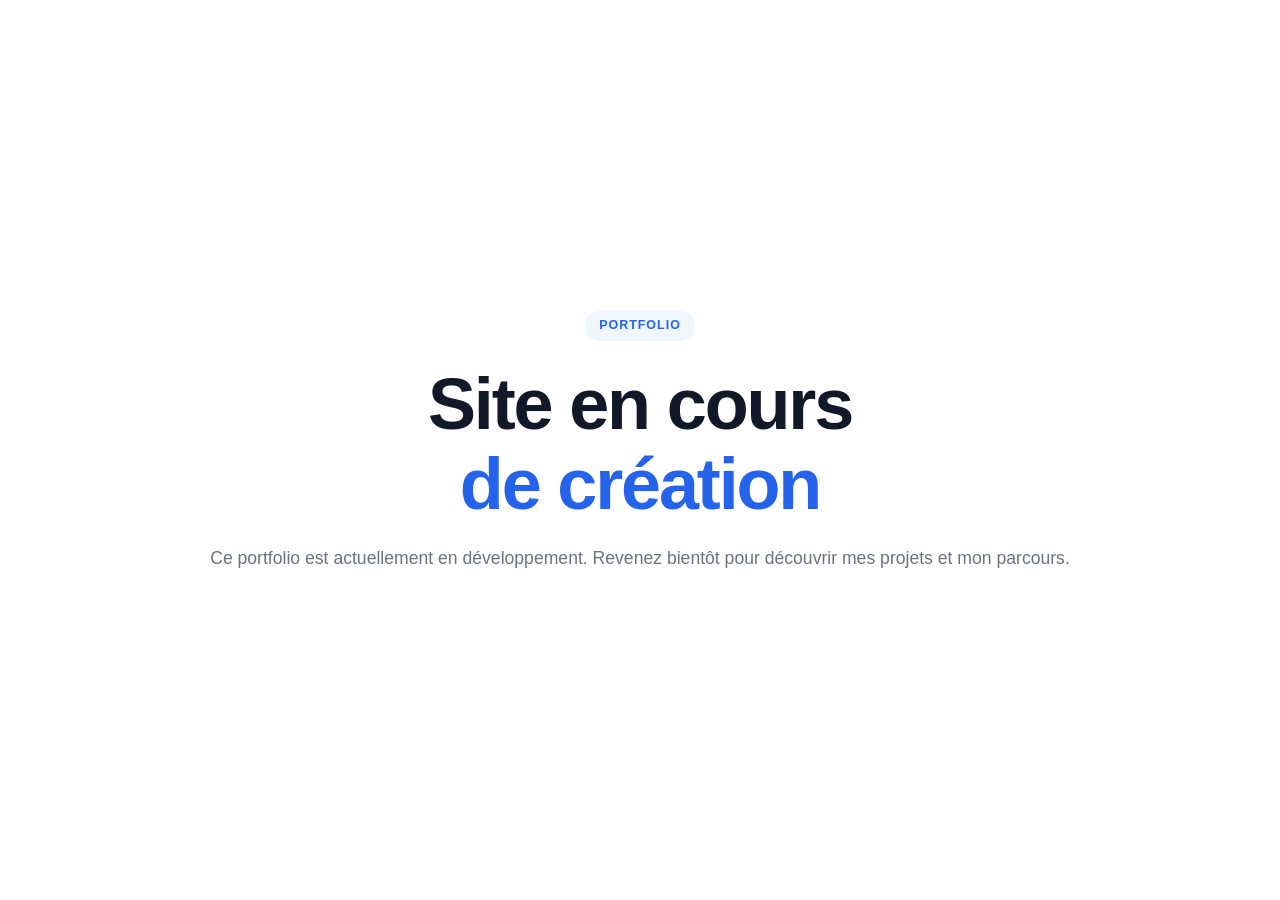
==== index.html @ faea6589 "first commit" ====
<!DOCTYPE html>
<html lang="fr">
<head>
    <meta charset="UTF-8">
    <meta name="viewport" content="width=device-width, initial-scale=1.0">
    <title>Site en construction</title>
    <link rel="stylesheet" href="css/style.css">
</head>
<body>

    
    <section class="hero">
        <div class="hero-inner" style="text-align: center;">
            <span class="hero-tag">Portfolio</span>
            <h1>Site en cours<br><span>de création</span></h1>
            <p class="hero-desc" style="max-width: 100%; margin: 0 auto;">
                Ce portfolio est actuellement en développement. 
                Revenez bientôt pour découvrir mes projets et mon parcours.
            </p>
        </div>
    </section>

        
    <script src="js/script.js"></script>
</body>
</html>
---- css/style.css ----
/* ================================
   VARIABLES
   ================================ */
:root {
    --primary:   #2563eb;
    --text:      #111827;
    --text-muted:#6b7280;
    --bg:        #ffffff;
    --bg-soft:   #f9fafb;
    --border:    #e5e7eb;
    --radius:    8px;
}

/* ================================
   RESET
   ================================ */
*, *::before, *::after { margin: 0; padding: 0; box-sizing: border-box; }
html  { scroll-behavior: smooth; }
body  { font-family: -apple-system, BlinkMacSystemFont, 'Segoe UI', sans-serif;
        background: var(--bg); color: var(--text); line-height: 1.6; }
a     { text-decoration: none; color: inherit; }
ul    { list-style: none; }
img   { max-width: 100%; display: block; }

/* ================================
   NAVBAR
   ================================ */
.navbar {
    position: fixed;
    top: 0; left: 0; right: 0;
    z-index: 100;
    background: rgba(255,255,255,0.97);
    border-bottom: 1px solid var(--border);
}

.nav-inner {
    max-width: 1100px;
    margin: 0 auto;
    padding: 0 2rem;
    height: 64px;
    display: flex;
    align-items: center;
    justify-content: space-between;
}

.logo { font-size: 1rem; font-weight: 700; letter-spacing: -0.02em; color: var(--text); }
.logo span { color: var(--primary); }

.nav-links { display: flex; gap: 2.5rem; }
.nav-links a { font-size: 0.9rem; font-weight: 500; color: var(--text-muted); transition: color 0.2s; }
.nav-links a:hover, .nav-links a.active { color: var(--primary); }

.burger { display: none; flex-direction: column; gap: 5px; cursor: pointer; }
.burger span { width: 22px; height: 2px; background: var(--text); border-radius: 2px; transition: all 0.25s; }
.burger.open span:nth-child(1) { transform: rotate(45deg) translate(5px,5px); }
.burger.open span:nth-child(2) { opacity: 0; }
.burger.open span:nth-child(3) { transform: rotate(-45deg) translate(5px,-5px); }

/* ================================
   LAYOUT
   ================================ */
.container { max-width: 1100px; margin: 0 auto; padding: 0 2rem; }
section { padding: 5rem 0; }

.section-label {
    font-size: 0.78rem; font-weight: 600; letter-spacing: 0.1em;
    text-transform: uppercase; color: var(--primary); margin-bottom: 0.75rem;
}

.section-title {
    font-size: clamp(1.6rem, 3vw, 2.2rem);
    font-weight: 700; letter-spacing: -0.02em;
    color: var(--text); margin-bottom: 1rem;
}

.section-desc {
    color: var(--text-muted); max-width: 560px;
    margin-bottom: 3rem; line-height: 1.7;
}

/* ================================
   PAGE HEADER
   ================================ */
.page-header {
    padding-top: 120px; padding-bottom: 3rem;
    background: var(--bg-soft); border-bottom: 1px solid var(--border);
}
.page-header h1 { font-size: clamp(2rem, 4vw, 3rem); font-weight: 800; letter-spacing: -0.03em; }
.page-header p  { color: var(--text-muted); margin-top: 0.5rem; font-size: 1.05rem; }

/* ================================
   HERO
   ================================ */
.hero { min-height: 100vh; display: flex; align-items: center; padding-top: 64px; }

.hero-inner { max-width: 1100px; margin: 0 auto; padding: 0 2rem; }

.hero-tag {
    display: inline-block; font-size: 0.78rem; font-weight: 600;
    letter-spacing: 0.08em; text-transform: uppercase; color: var(--primary);
    background: #eff6ff; padding: 0.35rem 0.9rem; border-radius: 50px; margin-bottom: 1.5rem;
}

.hero h1 {
    font-size: clamp(2.5rem, 6vw, 4.5rem); font-weight: 800;
    letter-spacing: -0.03em; line-height: 1.1; margin-bottom: 1.25rem;
}
.hero h1 span { color: var(--primary); }

.hero-desc { font-size: 1.1rem; color: var(--text-muted); max-width: 520px; line-height: 1.7; margin-bottom: 2.5rem; }

.hero-meta { display: flex; align-items: center; gap: 2rem; flex-wrap: wrap; }

.hero-badge { font-size: 0.875rem; color: var(--text-muted); display: flex; align-items: center; gap: 0.5rem; }

.dot-green { width: 8px; height: 8px; background: #22c55e; border-radius: 50%; display: inline-block; }

.hero-links { display: flex; gap: 0.75rem; flex-wrap: wrap; }

.btn { display: inline-block; padding: 0.65rem 1.5rem; border-radius: var(--radius); font-size: 0.9rem; font-weight: 600; border: 1px solid transparent; transition: background 0.2s, color 0.2s, border-color 0.2s; }
.btn-primary { background: var(--primary); color: #fff; }
.btn-primary:hover { background: #1d4ed8; }
.btn-outline { background: transparent; color: var(--text); border-color: var(--border); }
.btn-outline:hover { border-color: var(--primary); color: var(--primary); }

/* ================================
   ABOUT (accueil)
   ================================ */
.about { background: var(--bg-soft); }
.about-grid { display: grid; grid-template-columns: 1fr 1fr; gap: 4rem; align-items: start; }
.about-text p { color: var(--text-muted); margin-bottom: 1.25rem; line-height: 1.8; }
.about-text strong { color: var(--text); font-weight: 600; }

.skills-list { display: flex; flex-wrap: wrap; gap: 0.5rem; margin-top: 1.5rem; }

.skill-pill {
    font-size: 0.8rem; font-weight: 500; color: var(--text);
    background: var(--bg); border: 1px solid var(--border);
    border-radius: 50px; padding: 0.35rem 0.85rem;
    transition: border-color 0.2s, color 0.2s;
}
.skill-pill:hover { border-color: var(--primary); color: var(--primary); }

.about-cards { display: flex; flex-direction: column; gap: 1rem; }

.info-card { background: var(--bg); border: 1px solid var(--border); border-radius: var(--radius); padding: 1.25rem 1.5rem; transition: border-color 0.2s; }
.info-card:hover { border-color: var(--primary); }
.info-card-label { font-size: 0.72rem; font-weight: 600; letter-spacing: 0.08em; text-transform: uppercase; color: var(--text-muted); margin-bottom: 0.3rem; }
.info-card-value { font-size: 1rem; font-weight: 700; color: var(--text); }

/* ================================
   NAV CARDS (accueil)
   ================================ */
.nav-cards-grid { display: grid; grid-template-columns: repeat(3, 1fr); gap: 1.5rem; }

.nav-card { display: block; background: var(--bg); border: 1px solid var(--border); border-radius: var(--radius); padding: 1.75rem; transition: border-color 0.2s, box-shadow 0.2s; }
.nav-card:hover { border-color: var(--primary); box-shadow: 0 4px 16px rgba(37,99,235,0.08); }
.nav-card h3 { font-size: 1rem; font-weight: 700; margin-bottom: 0.5rem; color: var(--text); }
.nav-card p  { font-size: 0.875rem; color: var(--text-muted); margin-bottom: 1.25rem; line-height: 1.6; }
.nav-card-arrow { font-size: 0.875rem; color: var(--primary); font-weight: 600; display: inline-block; transition: transform 0.2s; }
.nav-card:hover .nav-card-arrow { transform: translateX(4px); }

/* ================================
   PROJECTS
   ================================ */
.filters { display: flex; gap: 0.75rem; flex-wrap: wrap; margin-bottom: 2.5rem; }

.filter-btn {
    font-size: 0.875rem; font-weight: 500; color: var(--text-muted);
    background: var(--bg); border: 1px solid var(--border);
    border-radius: 50px; padding: 0.45rem 1.1rem; cursor: pointer; transition: all 0.2s;
}
.filter-btn:hover, .filter-btn.active { background: var(--primary); border-color: var(--primary); color: #fff; }

.projects-grid { display: grid; grid-template-columns: repeat(auto-fill, minmax(320px, 1fr)); gap: 1.5rem; }

.project-card {
    background: var(--bg); border: 1px solid var(--border);
    border-radius: var(--radius); padding: 1.75rem;
    display: flex; flex-direction: column; gap: 0.75rem;
    transition: border-color 0.2s, box-shadow 0.2s;
}
.project-card:hover { border-color: var(--primary); box-shadow: 0 4px 16px rgba(37,99,235,0.08); }
.project-card.hidden { display: none; }

.project-top { display: flex; justify-content: space-between; align-items: flex-start; gap: 1rem; }
.project-card h3 { font-size: 0.95rem; font-weight: 700; color: var(--text); }
.github-link { color: var(--text-muted); transition: color 0.2s; flex-shrink: 0; }
.github-link:hover { color: var(--primary); }
.project-card p { font-size: 0.875rem; color: var(--text-muted); line-height: 1.6; }

.tech-list { display: flex; flex-wrap: wrap; gap: 0.4rem; margin-top: auto; }
.tech-pill { font-size: 0.72rem; font-weight: 500; color: var(--text-muted); background: var(--bg-soft); border: 1px solid var(--border); border-radius: 4px; padding: 0.2rem 0.6rem; }

.year-block { margin-bottom: 3rem; }
.year-block:last-child { margin-bottom: 0; }
.year-label { font-size: 0.78rem; font-weight: 700; letter-spacing: 0.08em; text-transform: uppercase; color: var(--text-muted); margin-bottom: 1.25rem; padding-bottom: 0.75rem; border-bottom: 1px solid var(--border); }

/* ================================
   COMPANY
   ================================ */
.company-grid { display: grid; grid-template-columns: 2fr 1fr; gap: 4rem; align-items: start; }
.company-grid h2 { font-size: 1.5rem; font-weight: 700; margin-bottom: 1rem; letter-spacing: -0.02em; }
.company-grid p { color: var(--text-muted); line-height: 1.8; margin-bottom: 1rem; }

.company-stats { display: flex; gap: 2.5rem; margin-top: 2rem; padding-top: 2rem; border-top: 1px solid var(--border); }
.stat dt { font-size: 0.72rem; font-weight: 600; letter-spacing: 0.08em; text-transform: uppercase; color: var(--text-muted); margin-bottom: 0.25rem; }
.stat dd { font-size: 1.75rem; font-weight: 800; color: var(--primary); letter-spacing: -0.02em; }

.company-aside h3 { font-size: 0.78rem; font-weight: 700; letter-spacing: 0.08em; text-transform: uppercase; color: var(--text-muted); margin-bottom: 1rem; }
.sector-list li { padding: 0.75rem 0; border-bottom: 1px solid var(--border); font-size: 0.9rem; color: var(--text); font-weight: 500; }
.sector-list li:last-child { border-bottom: none; }

.role-block { background: var(--bg-soft); border: 1px solid var(--border); border-radius: var(--radius); padding: 2rem; }
.role-header { display: flex; justify-content: space-between; align-items: center; margin-bottom: 1rem; flex-wrap: wrap; gap: 0.5rem; }
.role-header h3 { font-size: 1.05rem; font-weight: 700; }
.role-date { font-size: 0.78rem; font-weight: 600; color: var(--text-muted); background: var(--bg); border: 1px solid var(--border); border-radius: 50px; padding: 0.3rem 0.85rem; }
.role-block p { color: var(--text-muted); line-height: 1.8; margin-bottom: 1.5rem; }
.role-list li { font-size: 0.9rem; color: var(--text-muted); padding: 0.4rem 0; padding-left: 1rem; position: relative; }
.role-list li::before { content: ''; width: 4px; height: 4px; background: var(--primary); border-radius: 50%; position: absolute; left: 0; top: 0.7rem; }

.missions-list { display: flex; flex-direction: column; gap: 1.5rem; }
.mission-card { background: var(--bg); border: 1px solid var(--border); border-left: 3px solid var(--primary); border-radius: var(--radius); padding: 1.75rem; transition: box-shadow 0.2s; }
.mission-card:hover { box-shadow: 0 4px 16px rgba(0,0,0,0.06); }
.mission-card time { font-size: 0.78rem; font-weight: 600; color: var(--primary); display: block; margin-bottom: 0.5rem; }
.mission-card h3 { font-size: 1rem; font-weight: 700; margin-bottom: 0.75rem; }
.mission-card p { font-size: 0.875rem; color: var(--text-muted); line-height: 1.7; margin-bottom: 1rem; }
.mission-card ul { margin-bottom: 1.25rem; }
.mission-card ul li { font-size: 0.875rem; color: var(--text-muted); padding: 0.3rem 0; padding-left: 1rem; position: relative; }
.mission-card ul li::before { content: ''; width: 4px; height: 4px; background: #22c55e; border-radius: 50%; position: absolute; left: 0; top: 0.65rem; }

.skills-grid { display: grid; grid-template-columns: repeat(auto-fit, minmax(300px, 1fr)); gap: 1.5rem; }
.skill-block { background: var(--bg); border: 1px solid var(--border); border-radius: var(--radius); padding: 1.75rem; }
.skill-block h3 { font-size: 0.78rem; font-weight: 700; text-transform: uppercase; letter-spacing: 0.06em; color: var(--text-muted); margin-bottom: 1.5rem; }
.skill-item { margin-bottom: 1.1rem; }
.skill-row { display: flex; justify-content: space-between; margin-bottom: 0.4rem; }
.skill-row span:first-child { font-size: 0.875rem; font-weight: 500; color: var(--text); }
.skill-row span:last-child  { font-size: 0.8rem; color: var(--text-muted); }
.bar-bg { height: 4px; background: var(--bg-soft); border-radius: 2px; overflow: hidden; }
.bar-fill { height: 100%; background: var(--primary); border-radius: 2px; }

/* ================================
   VEILLE
   ================================ */
.veille-intro p { color: var(--text-muted); max-width: 680px; line-height: 1.8; margin-bottom: 1rem; }

.themes-grid { display: grid; grid-template-columns: repeat(auto-fit, minmax(260px, 1fr)); gap: 1.5rem; }
.theme-card { background: var(--bg); border: 1px solid var(--border); border-radius: var(--radius); padding: 1.75rem; transition: border-color 0.2s; }
.theme-card:hover { border-color: var(--primary); }
.theme-card h3 { font-size: 1rem; font-weight: 700; margin-bottom: 0.75rem; }
.theme-card p  { font-size: 0.875rem; color: var(--text-muted); line-height: 1.6; margin-bottom: 1.25rem; }
.tag-list { display: flex; flex-wrap: wrap; gap: 0.4rem; }
.tag { font-size: 0.72rem; font-weight: 500; color: var(--text-muted); background: var(--bg-soft); border: 1px solid var(--border); border-radius: 4px; padding: 0.2rem 0.6rem; }

.articles-list { display: flex; flex-direction: column; border: 1px solid var(--border); border-radius: var(--radius); overflow: hidden; }
.article-card { background: var(--bg); padding: 1.75rem; display: grid; grid-template-columns: 1fr auto; gap: 1rem 2rem; align-items: start; transition: background 0.15s; border-bottom: 1px solid var(--border); }
.article-card:last-child { border-bottom: none; }
.article-card:hover { background: var(--bg-soft); }
.article-card.hidden { display: none; }
.article-cat { font-size: 0.72rem; font-weight: 700; letter-spacing: 0.06em; text-transform: uppercase; margin-bottom: 0.4rem; }
.article-cat.ai       { color: #8b5cf6; }
.article-cat.security { color: #ef4444; }
.article-cat.web      { color: #2563eb; }
.article-cat.cloud    { color: #10b981; }
.article-card h3 { font-size: 0.95rem; font-weight: 700; margin-bottom: 0.5rem; color: var(--text); }
.article-card p  { font-size: 0.875rem; color: var(--text-muted); line-height: 1.6; }
.article-meta { text-align: right; }
.article-date { font-size: 0.78rem; color: var(--text-muted); white-space: nowrap; }
.article-link { display: inline-block; margin-top: 0.5rem; font-size: 0.8rem; font-weight: 600; color: var(--primary); }
.article-link:hover { text-decoration: underline; }

.sources-grid { display: grid; grid-template-columns: repeat(auto-fit, minmax(200px, 1fr)); gap: 2rem; }
.source-block h3 { font-size: 0.78rem; font-weight: 700; text-transform: uppercase; letter-spacing: 0.08em; color: var(--text-muted); margin-bottom: 1rem; padding-bottom: 0.75rem; border-bottom: 1px solid var(--border); }
.source-block li { font-size: 0.875rem; color: var(--text-muted); padding: 0.4rem 0; border-bottom: 1px solid var(--border); transition: color 0.2s; }
.source-block li:last-child { border-bottom: none; }
.source-block li:hover { color: var(--text); }

/* ================================
   FOOTER
   ================================ */
.footer { background: var(--bg-soft); border-top: 1px solid var(--border); padding: 2rem 0; }
.footer-inner { max-width: 1100px; margin: 0 auto; padding: 0 2rem; display: flex; justify-content: space-between; align-items: center; }
.footer p { font-size: 0.875rem; color: var(--text-muted); }
.footer-links { display: flex; gap: 1.5rem; }
.footer-links a { font-size: 0.875rem; font-weight: 500; color: var(--text-muted); transition: color 0.2s; }
.footer-links a:hover { color: var(--primary); }

/* ================================
   RESPONSIVE
   ================================ */
@media (max-width: 900px) {
    .about-grid, .company-grid { grid-template-columns: 1fr; gap: 2.5rem; }
    .nav-cards-grid { grid-template-columns: 1fr 1fr; }
}

@media (max-width: 768px) {
    .nav-links { display: none; position: fixed; top: 64px; left: 0; right: 0; background: var(--bg); border-bottom: 1px solid var(--border); padding: 1.5rem 2rem; flex-direction: column; gap: 1.25rem; }
    .nav-links.open { display: flex; }
    .burger { display: flex; }
    .nav-cards-grid { grid-template-columns: 1fr; }
    .article-card { grid-template-columns: 1fr; }
    .article-meta { text-align: left; }
    .footer-inner { flex-direction: column; gap: 1rem; text-align: center; }
}

@media (max-width: 520px) {
    .container { padding: 0 1.25rem; }
    section { padding: 3.5rem 0; }
    .company-stats { flex-wrap: wrap; gap: 1.5rem; }
    .projects-grid { grid-template-columns: 1fr; }
}

/* ================================
   PAGE CV
   ================================ */

/* Barre d'actions au-dessus du CV */
.cv-actions {
    background: var(--bg-soft);
    border-bottom: 1px solid var(--border);
    padding-top: 80px;
}

.cv-actions-inner {
    display: flex;
    align-items: center;
    justify-content: space-between;
    padding: 1rem 0;
}

.cv-actions-label {
    font-size: 0.875rem;
    color: var(--text-muted);
    font-weight: 500;
}

/* Zone d'affichage du CV */
.cv-page {
    background: #e5e7eb;
    padding: 2.5rem 1rem;
    min-height: 100vh;
}

/* La feuille A4 */
.cv-wrap {
    background: #ffffff;
    max-width: 860px;
    margin: 0 auto;
    padding: 3rem 3.5rem;
    border: 1px solid var(--border);
    box-shadow: 0 4px 24px rgba(0,0,0,0.08);
}

/* En-tête du CV */
.cv-header {
    display: flex;
    justify-content: space-between;
    align-items: flex-start;
    gap: 2rem;
    margin-bottom: 1.75rem;
}

.cv-name {
    font-size: 2rem;
    font-weight: 800;
    letter-spacing: -0.03em;
    color: var(--text);
    margin-bottom: 0.25rem;
}

.cv-title {
    font-size: 1rem;
    color: var(--primary);
    font-weight: 500;
}

.cv-header-right {
    text-align: right;
    font-size: 0.875rem;
    color: var(--text-muted);
    line-height: 1.8;
}

.cv-divider {
    border: none;
    border-top: 2px solid var(--text);
    margin-bottom: 2rem;
}

/* Corps : 2 colonnes */
.cv-body {
    display: grid;
    grid-template-columns: 1fr 220px;
    gap: 3rem;
}

/* Sections */
.cv-section {
    margin-bottom: 2rem;
}

.cv-section-title {
    font-size: 0.72rem;
    font-weight: 700;
    letter-spacing: 0.1em;
    text-transform: uppercase;
    color: var(--text-muted);
    margin-bottom: 1rem;
    padding-bottom: 0.5rem;
    border-bottom: 1px solid var(--border);
}

/* Entrées (expérience, formation) */
.cv-entry {
    margin-bottom: 1.5rem;
}

.cv-entry:last-child { margin-bottom: 0; }

.cv-entry-header {
    display: flex;
    justify-content: space-between;
    align-items: flex-start;
    gap: 1rem;
    margin-bottom: 0.5rem;
}

.cv-entry-title {
    font-size: 0.9rem;
    font-weight: 700;
    color: var(--text);
}

.cv-entry-sub {
    font-size: 0.825rem;
    color: var(--text-muted);
    margin-top: 0.1rem;
}

.cv-entry-date {
    font-size: 0.78rem;
    color: var(--text-muted);
    white-space: nowrap;
    font-weight: 500;
    flex-shrink: 0;
}

.cv-entry-desc {
    font-size: 0.825rem;
    color: var(--text-muted);
}

.cv-list {
    list-style: none;
    margin: 0;
}

.cv-list li {
    font-size: 0.825rem;
    color: var(--text-muted);
    padding: 0.2rem 0;
    padding-left: 0.9rem;
    position: relative;
}

.cv-list li::before {
    content: '';
    width: 3px; height: 3px;
    background: var(--primary);
    border-radius: 50%;
    position: absolute;
    left: 0; top: 0.55rem;
}

/* Colonne secondaire */
.cv-aside-label {
    font-size: 0.72rem;
    font-weight: 600;
    color: var(--text-muted);
    margin-bottom: 0.5rem;
    margin-top: 1rem;
}

.cv-aside-label:first-of-type { margin-top: 0; }

.cv-tags {
    list-style: none;
    display: flex;
    flex-wrap: wrap;
    gap: 0.35rem;
    margin-bottom: 0.5rem;
}

.cv-tags li {
    font-size: 0.75rem;
    font-weight: 500;
    color: var(--text);
    background: var(--bg-soft);
    border: 1px solid var(--border);
    border-radius: 4px;
    padding: 0.2rem 0.55rem;
}

/* Langues */
.cv-lang-list {
    list-style: none;
}

.cv-lang-list li {
    display: flex;
    justify-content: space-between;
    align-items: center;
    padding: 0.4rem 0;
    border-bottom: 1px solid var(--border);
    font-size: 0.875rem;
    color: var(--text);
}

.cv-lang-list li:last-child { border-bottom: none; }

.cv-lang-level {
    font-size: 0.78rem;
    color: var(--text-muted);
    font-weight: 500;
}

/* Intérêts */
.cv-interest-list {
    list-style: none;
}

.cv-interest-list li {
    font-size: 0.875rem;
    color: var(--text-muted);
    padding: 0.3rem 0;
    border-bottom: 1px solid var(--border);
}

.cv-interest-list li:last-child { border-bottom: none; }

/* ================================
   IMPRESSION / EXPORT PDF
   ================================ */
@media print {
    /* Masquer tout ce qui ne fait pas partie du CV */
    .no-print { display: none !important; }

    /* Fond blanc, pas de marges navigateur */
    body { background: white; }

    .cv-page {
        background: white;
        padding: 0;
        min-height: unset;
    }

    /* La feuille prend toute la page */
    .cv-wrap {
        max-width: 100%;
        margin: 0;
        padding: 1.5cm 2cm;
        border: none;
        box-shadow: none;
    }

    /* Eviter les coupures de page dans les entrées */
    .cv-entry { page-break-inside: avoid; }
    .cv-section { page-break-inside: avoid; }
}
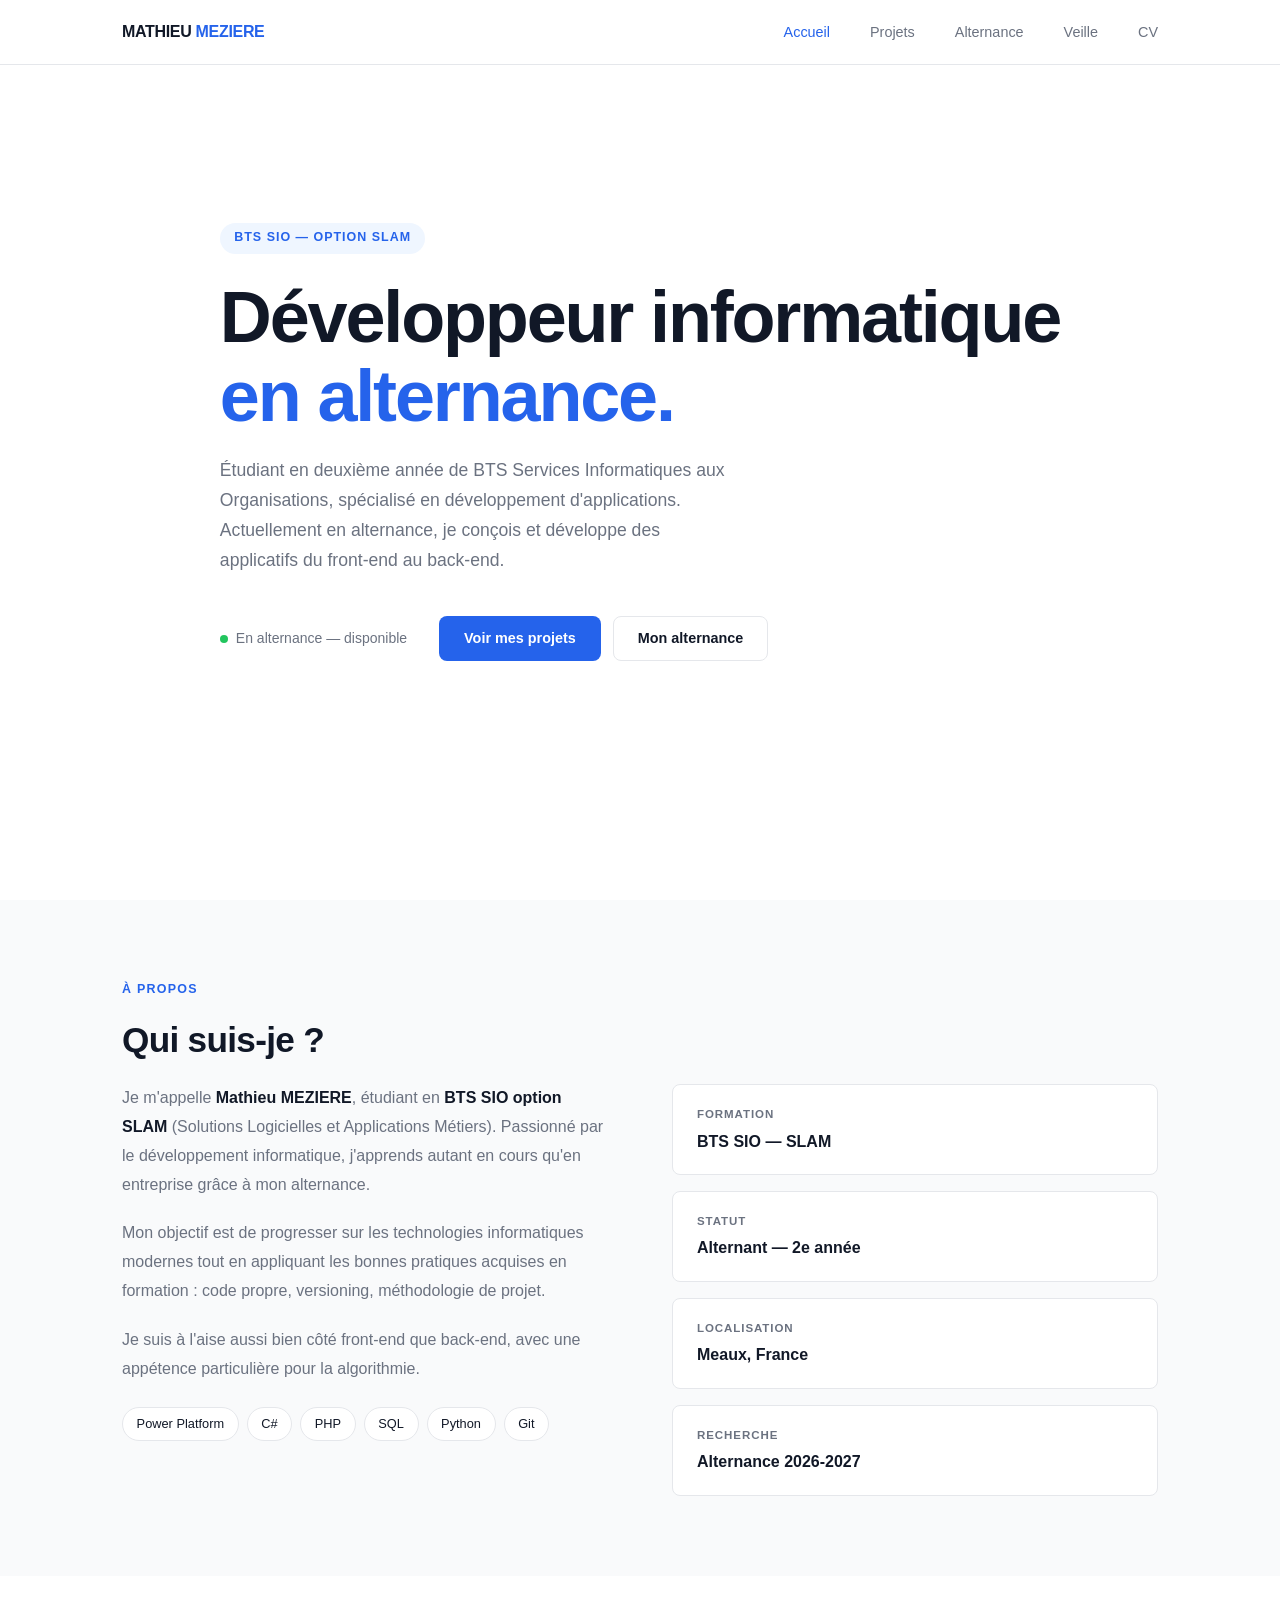
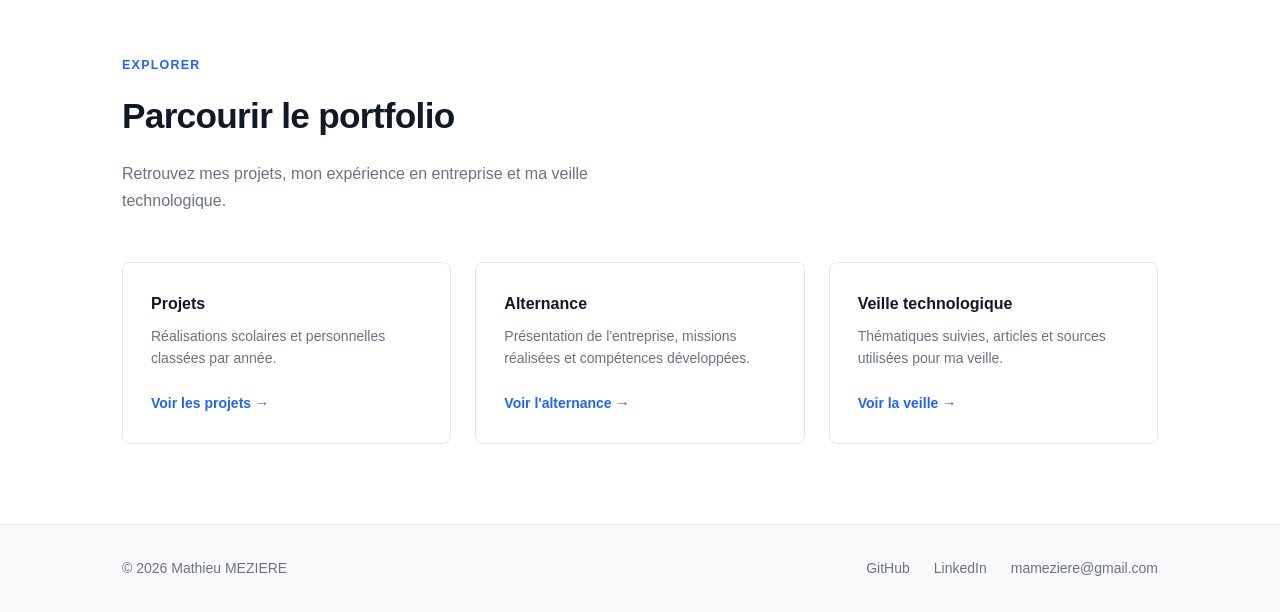
==== commit d212ed74: "changed name for index" ====
--- a/index.html
+++ b/index.html
@@ -3,24 +3,134 @@
 <head>
     <meta charset="UTF-8">
     <meta name="viewport" content="width=device-width, initial-scale=1.0">
-    <title>Site en construction</title>
+    <title>Mathieu MEZIERE — Portfolio</title>
     <link rel="stylesheet" href="css/style.css">
 </head>
 <body>
 
     
+    <nav class="navbar">
+        <div class="nav-inner">
+            <a href="index.html"><span class="logo"> MATHIEU <span> MEZIERE </span></span></a>
+            <ul class="nav-links">
+                <li><a href="index.html" class="active">Accueil</a></li>
+                <li><a href="projects.html">Projets</a></li>
+                <li><a href="company.html">Alternance</a></li>
+                <li><a href="veille.html">Veille</a></li>
+                <li><a href="cv.html">CV</a></li>
+            </ul>
+            <div class="burger">
+                <span></span><span></span><span></span>
+            </div>
+        </div>
+    </nav>
+
+    <!-- HERO -->
     <section class="hero">
-        <div class="hero-inner" style="text-align: center;">
-            <span class="hero-tag">Portfolio</span>
-            <h1>Site en cours<br><span>de création</span></h1>
-            <p class="hero-desc" style="max-width: 100%; margin: 0 auto;">
-                Ce portfolio est actuellement en développement. 
-                Revenez bientôt pour découvrir mes projets et mon parcours.
+        <div class="hero-inner">
+            <span class="hero-tag">BTS SIO — Option SLAM</span>
+            <h1>Développeur informatique<br><span>en alternance.</span></h1>
+            <p class="hero-desc">
+                Étudiant en deuxième année de BTS Services Informatiques aux Organisations,
+                spécialisé en développement d'applications. Actuellement en alternance,
+                je conçois et développe des applicatifs du front-end au back-end.
             </p>
+            <div class="hero-meta">
+                <span class="hero-badge">
+                    <span class="dot-green"></span>
+                    En alternance — disponible
+                </span>
+                <div class="hero-links">
+                    <a href="projects.html" class="btn btn-primary">Voir mes projets</a>
+                    <a href="company.html" class="btn btn-outline">Mon alternance</a>
+                </div>
+            </div>
         </div>
     </section>
 
-        
-    <script src="js/script.js"></script>
-</body>
-</html>
+    <!-- À PROPOS -->
+    <section class="about">
+        <div class="container">
+            <p class="section-label">À propos</p>
+            <h2 class="section-title">Qui suis-je ?</h2>
+            <div class="about-grid">
+                <div class="about-text">
+                    <p>
+                        Je m'appelle <strong>Mathieu MEZIERE</strong>, étudiant en <strong>BTS SIO option SLAM</strong>
+                        (Solutions Logicielles et Applications Métiers). Passionné par le développement informatique,
+                        j'apprends autant en cours qu'en entreprise grâce à mon alternance.
+                    </p>
+                    <p>
+                        Mon objectif est de progresser sur les technologies informatiques modernes tout en appliquant
+                        les bonnes pratiques acquises en formation : code propre, versioning, méthodologie de projet.
+                    </p>
+                    <p>
+                        Je suis à l'aise aussi bien côté front-end que back-end, avec une appétence
+                        particulière pour la algorithmie.
+                    </p>
+                    <div class="skills-list">
+                        <span class="skill-pill">Power Platform</span>
+                        <span class="skill-pill">C#</span>
+                        <span class="skill-pill">PHP</span>
+                        <span class="skill-pill">SQL</span>
+                        <span class="skill-pill">Python</span>
+                        <span class="skill-pill">Git</span>
+                    </div>
+                </div>
+                <div class="about-cards">
+                    <div class="info-card">
+                        <p class="info-card-label">Formation</p>
+                        <p class="info-card-value">BTS SIO — SLAM</p>
+                    </div>
+                    <div class="info-card">
+                        <p class="info-card-label">Statut</p>
+                        <p class="info-card-value">Alternant — 2e année</p>
+                    </div>
+                    <div class="info-card">
+                        <p class="info-card-label">Localisation</p>
+                        <p class="info-card-value">Meaux, France</p>
+                    </div>
+                    <div class="info-card">
+                        <p class="info-card-label">Recherche</p>
+                        <p class="info-card-value">Alternance 2026-2027</p>
+                    </div>
+                </div>
+            </div>
+        </div>
+    </section>
+
+    <!-- EXPLORER -->
+    <section>
+        <div class="container">
+            <p class="section-label">Explorer</p>
+            <h2 class="section-title">Parcourir le portfolio</h2>
+            <p class="section-desc">Retrouvez mes projets, mon expérience en entreprise et ma veille technologique.</p>
+            <div class="nav-cards-grid">
+                <a href="projects.html" class="nav-card">
+                    <h3>Projets</h3>
+                    <p>Réalisations scolaires et personnelles classées par année.</p>
+                    <span class="nav-card-arrow">Voir les projets &rarr;</span>
+                </a>
+                <a href="company.html" class="nav-card">
+                    <h3>Alternance</h3>
+                    <p>Présentation de l'entreprise, missions réalisées et compétences développées.</p>
+                    <span class="nav-card-arrow">Voir l'alternance &rarr;</span>
+                </a>
+                <a href="veille.html" class="nav-card">
+                    <h3>Veille technologique</h3>
+                    <p>Thématiques suivies, articles et sources utilisées pour ma veille.</p>
+                    <span class="nav-card-arrow">Voir la veille &rarr;</span>
+                </a>
+            </div>
+        </div>
+    </section>
+
+    <!-- FOOTER -->
+    <footer class="footer">
+        <div class="footer-inner">
+            <p>&copy; 2026 Mathieu MEZIERE</p>
+            <div class="footer-links">
+                <a href="https://github.com/MathieuMeziere" target="_blank" rel="noopener noreferrer">GitHub</a>
+                <a href="https://linkedin.com/in/meziere-mathieu" target="_blank" rel="noopener noreferrer">LinkedIn</a>
+                <a href="mailto:mameziere@gmail.com">mameziere@gmail.com</a>
+            </div>
--- a/css/style.css
+++ b/css/style.css
@@ -186,7 +186,7 @@
 .project-top { display: flex; justify-content: space-between; align-items: flex-start; gap: 1rem; }
 .project-card h3 { font-size: 0.95rem; font-weight: 700; color: var(--text); }
 .github-link { color: var(--text-muted); transition: color 0.2s; flex-shrink: 0; }
-.github-link:hover { color: var(--primary); }
+.github-link:hover { color: var(--primary); } 
 .project-card p { font-size: 0.875rem; color: var(--text-muted); line-height: 1.6; }
 
 .tech-list { display: flex; flex-wrap: wrap; gap: 0.4rem; margin-top: auto; }
@@ -567,3 +567,99 @@
     .cv-entry { page-break-inside: avoid; }
     .cv-section { page-break-inside: avoid; }
 }
+
+/* ================================
+   PAGE CV - VISUALISEUR PDF
+   ================================ */
+.cv-viewer-section {
+    background: var(--bg-soft);
+}
+
+.cv-download-bar {
+    background: var(--bg);
+    border: 1px solid var(--border);
+    border-radius: var(--radius);
+    padding: 1.5rem;
+    margin-bottom: 2rem;
+    display: flex;
+    justify-content: space-between;
+    align-items: center;
+    gap: 1.5rem;
+    flex-wrap: wrap;
+}
+
+.cv-download-bar p {
+    color: var(--text-muted);
+    font-size: 0.95rem;
+}
+
+.pdf-viewer {
+    background: var(--bg);
+    border: 1px solid var(--border);
+    border-radius: var(--radius);
+    overflow: hidden;
+    position: relative;
+}
+
+.pdf-viewer embed {
+    display: block;
+    border: none;
+}
+
+.pdf-fallback {
+    display: none;
+    padding: 3rem;
+    text-align: center;
+    color: var(--text-muted);
+}
+
+.pdf-fallback a {
+    color: var(--primary);
+    font-weight: 600;
+}
+
+.pdf-fallback a:hover {
+    text-decoration: underline;
+}
+
+/* Si le PDF ne charge pas */
+.pdf-viewer embed:not([src]) + .pdf-fallback {
+    display: block;
+}
+
+@media (max-width: 768px) {
+    .cv-download-bar {
+        flex-direction: column;
+        text-align: center;
+    }
+    
+    .pdf-viewer embed {
+        height: 600px;
+    }
+}
+
+/* Liste à puces pour la section veille intro */
+.veille-intro-list {
+    list-style: none;
+    margin-top: 1.5rem;
+}
+
+.veille-intro-list li {
+    font-size: 0.95rem;
+    color: var(--text-muted);
+    padding: 0.5rem 0;
+    padding-left: 1.5rem;
+    position: relative;
+    line-height: 1.6;
+}
+
+.veille-intro-list li::before {
+    content: '';
+    width: 6px;
+    height: 6px;
+    background: var(--primary);
+    border-radius: 50%;
+    position: absolute;
+    left: 0;
+    top: 0.9rem;
+}
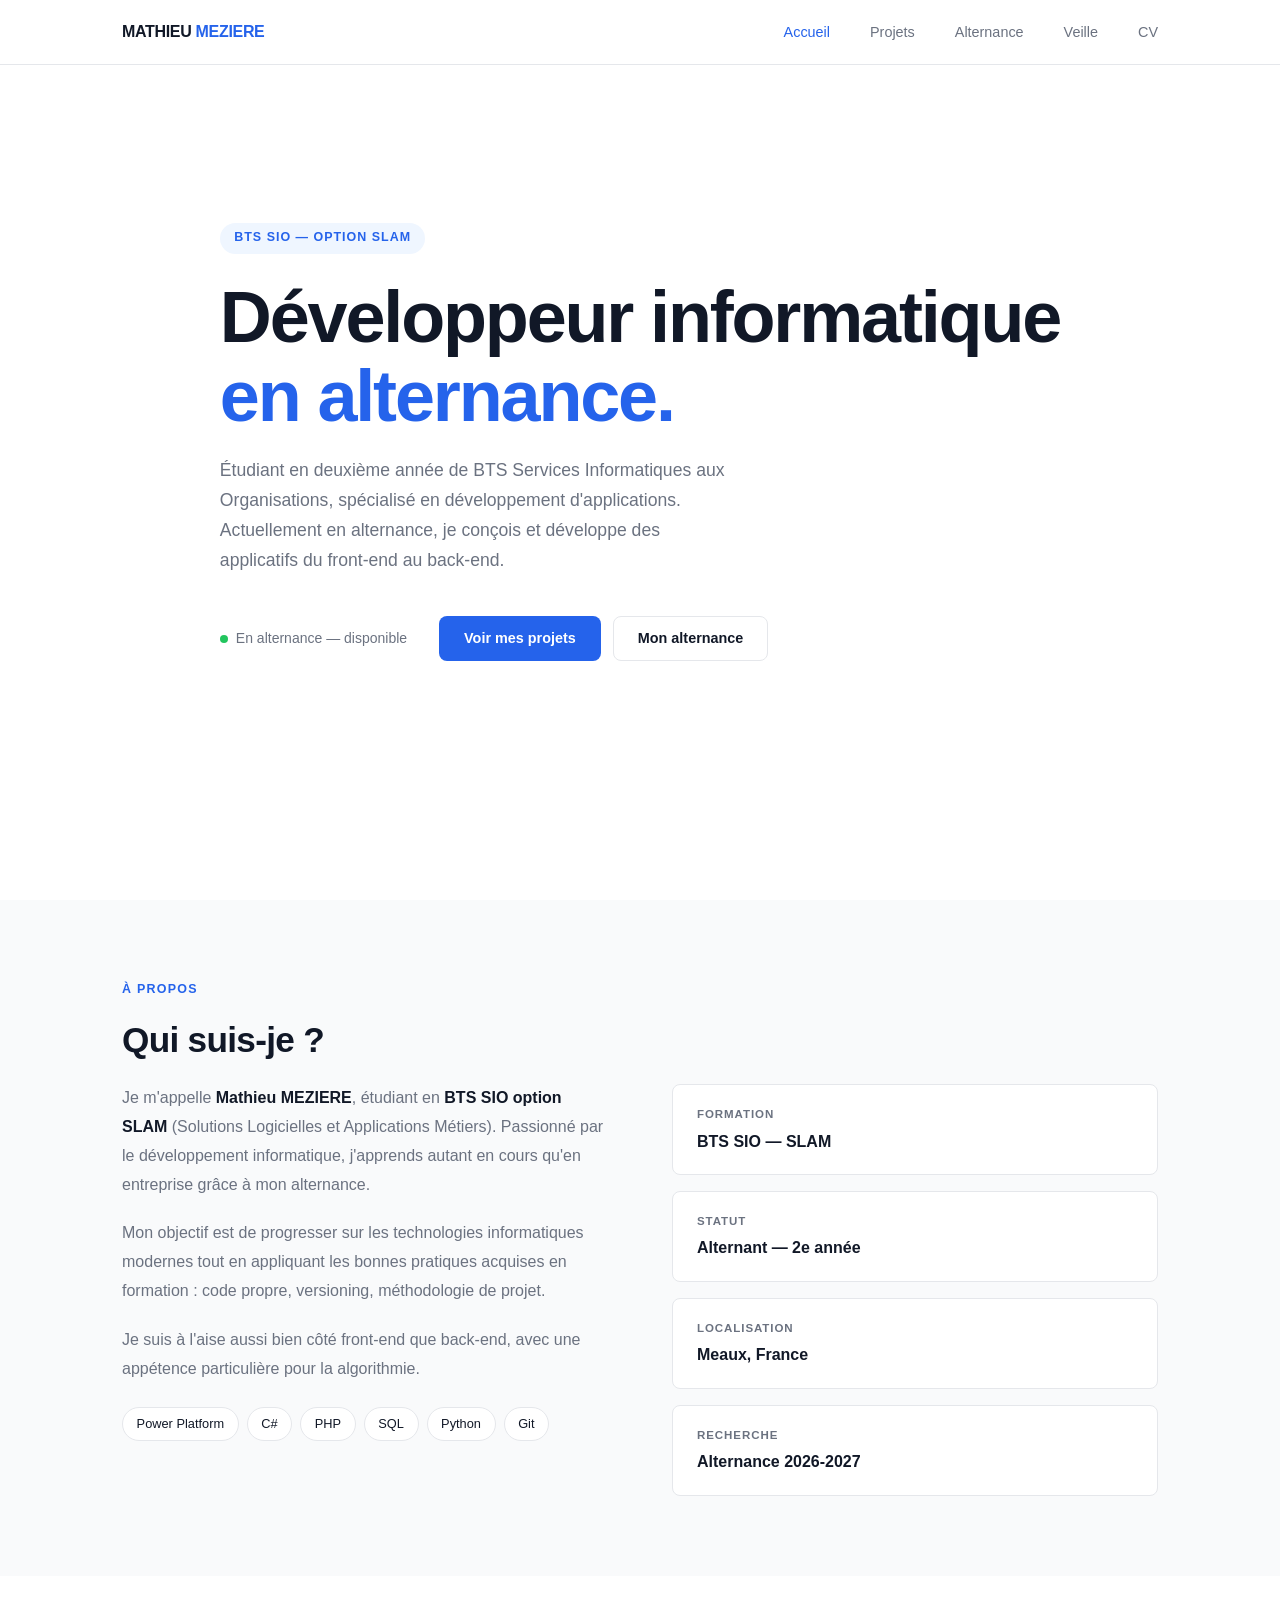
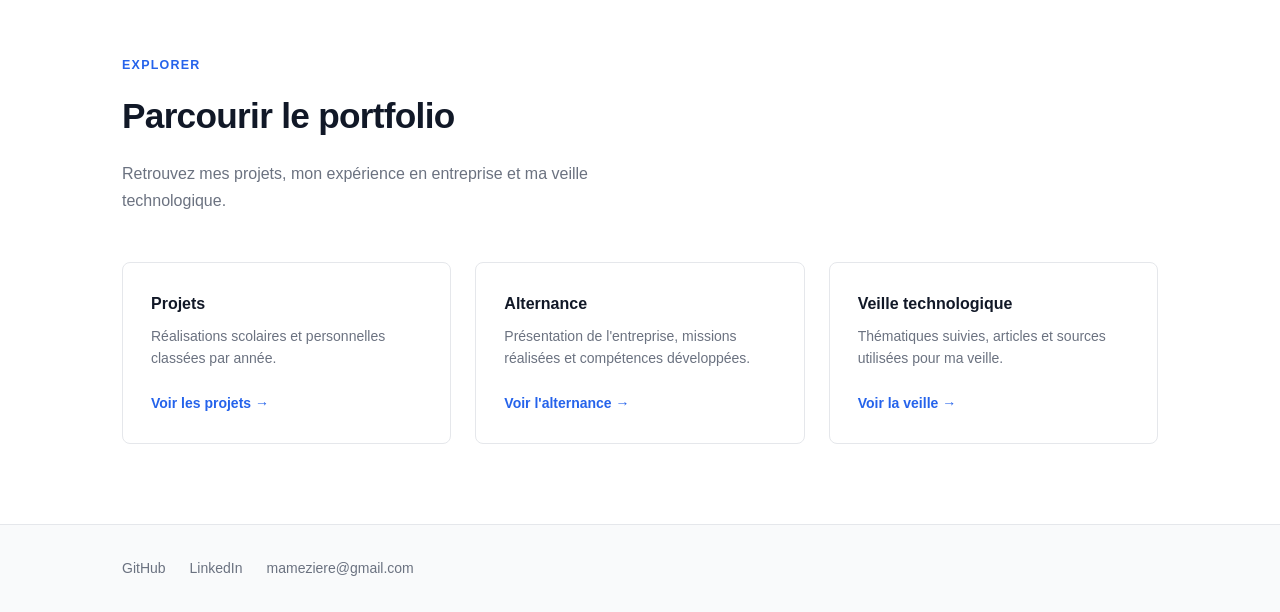
==== commit a7475ed3: "changed footer" ====
--- a/index.html
+++ b/index.html
@@ -128,7 +128,6 @@
     <!-- FOOTER -->
     <footer class="footer">
         <div class="footer-inner">
-            <p>&copy; 2026 Mathieu MEZIERE</p>
             <div class="footer-links">
                 <a href="https://github.com/MathieuMeziere" target="_blank" rel="noopener noreferrer">GitHub</a>
                 <a href="https://linkedin.com/in/meziere-mathieu" target="_blank" rel="noopener noreferrer">LinkedIn</a>
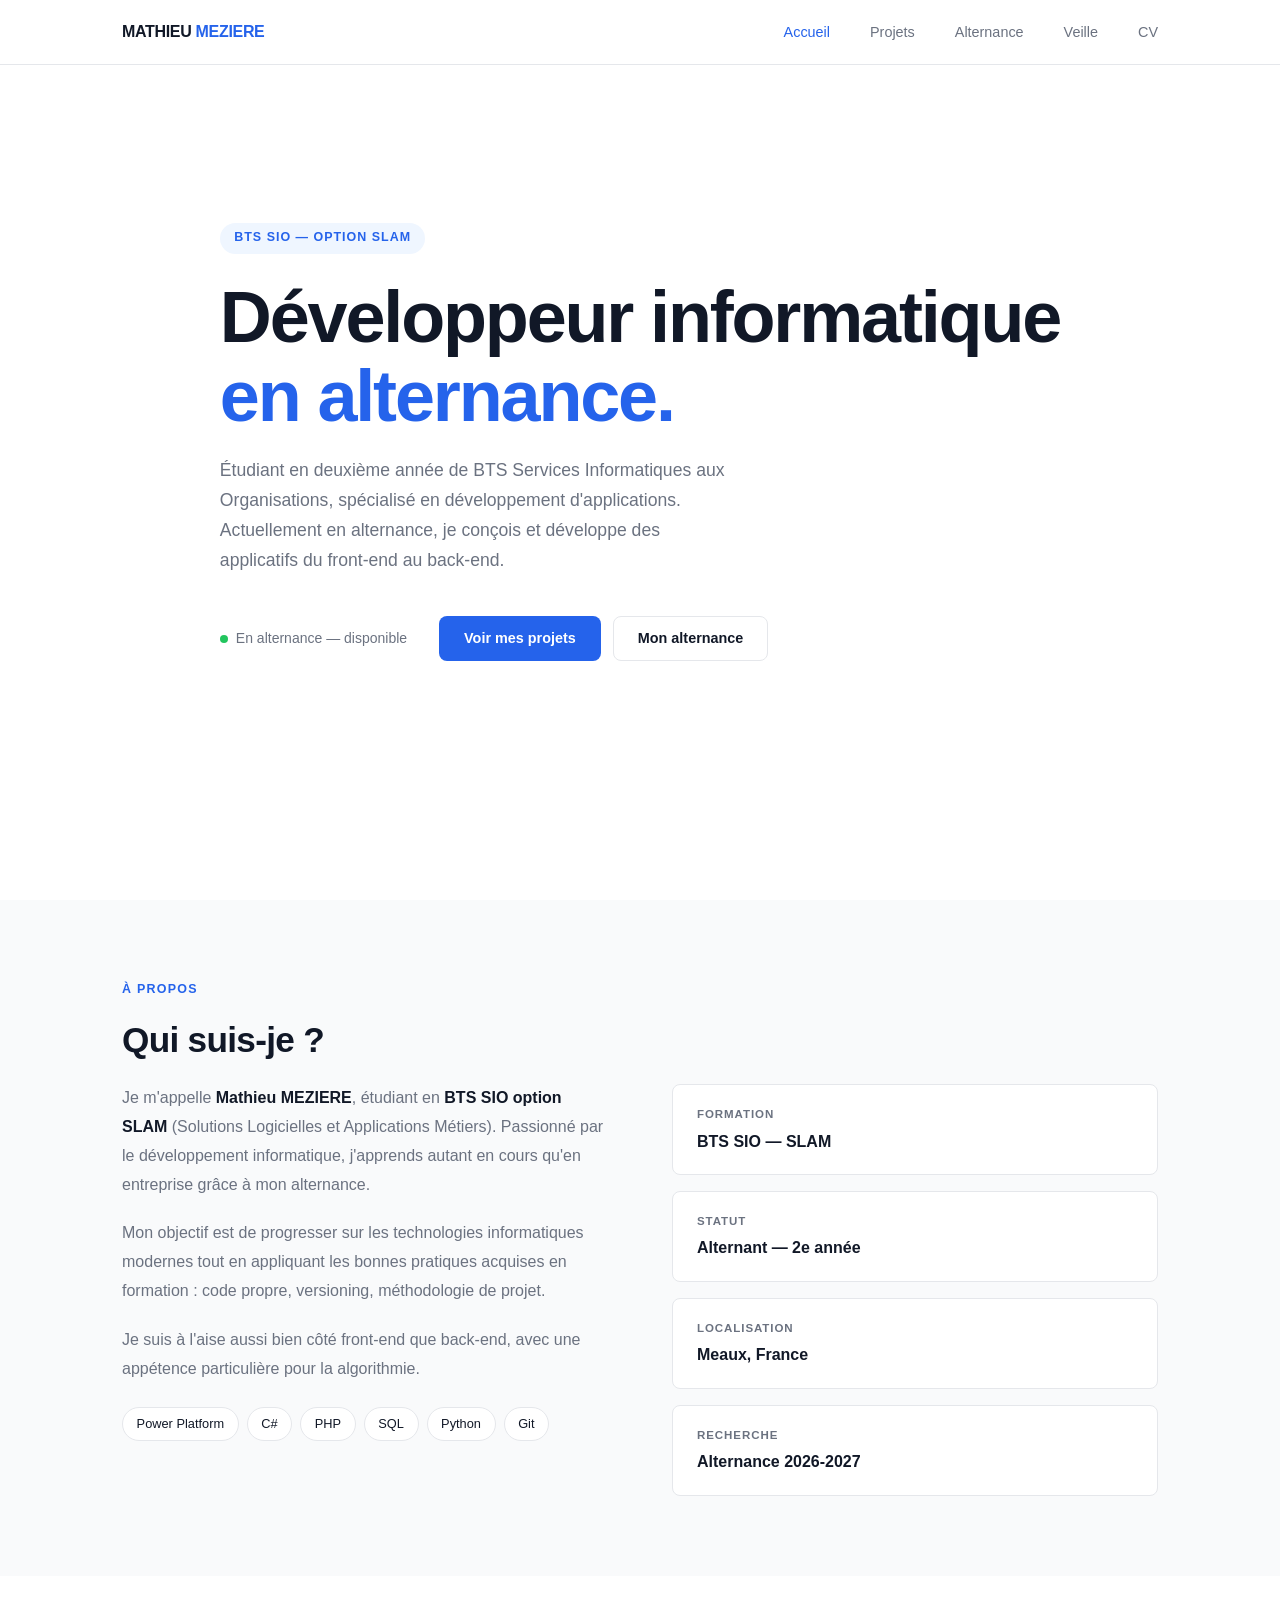
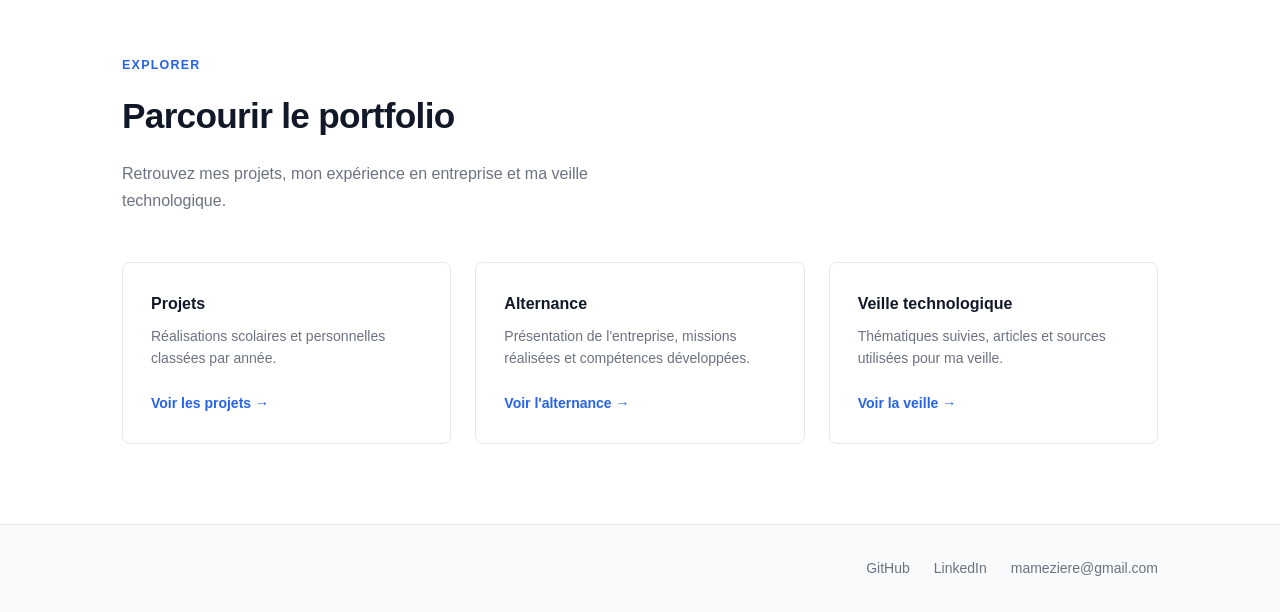
==== commit af3a3b10: "changed footer2" ====
--- a/index.html
+++ b/index.html
@@ -128,6 +128,7 @@
     <!-- FOOTER -->
     <footer class="footer">
         <div class="footer-inner">
+            <p>                           </p>
             <div class="footer-links">
                 <a href="https://github.com/MathieuMeziere" target="_blank" rel="noopener noreferrer">GitHub</a>
                 <a href="https://linkedin.com/in/meziere-mathieu" target="_blank" rel="noopener noreferrer">LinkedIn</a>
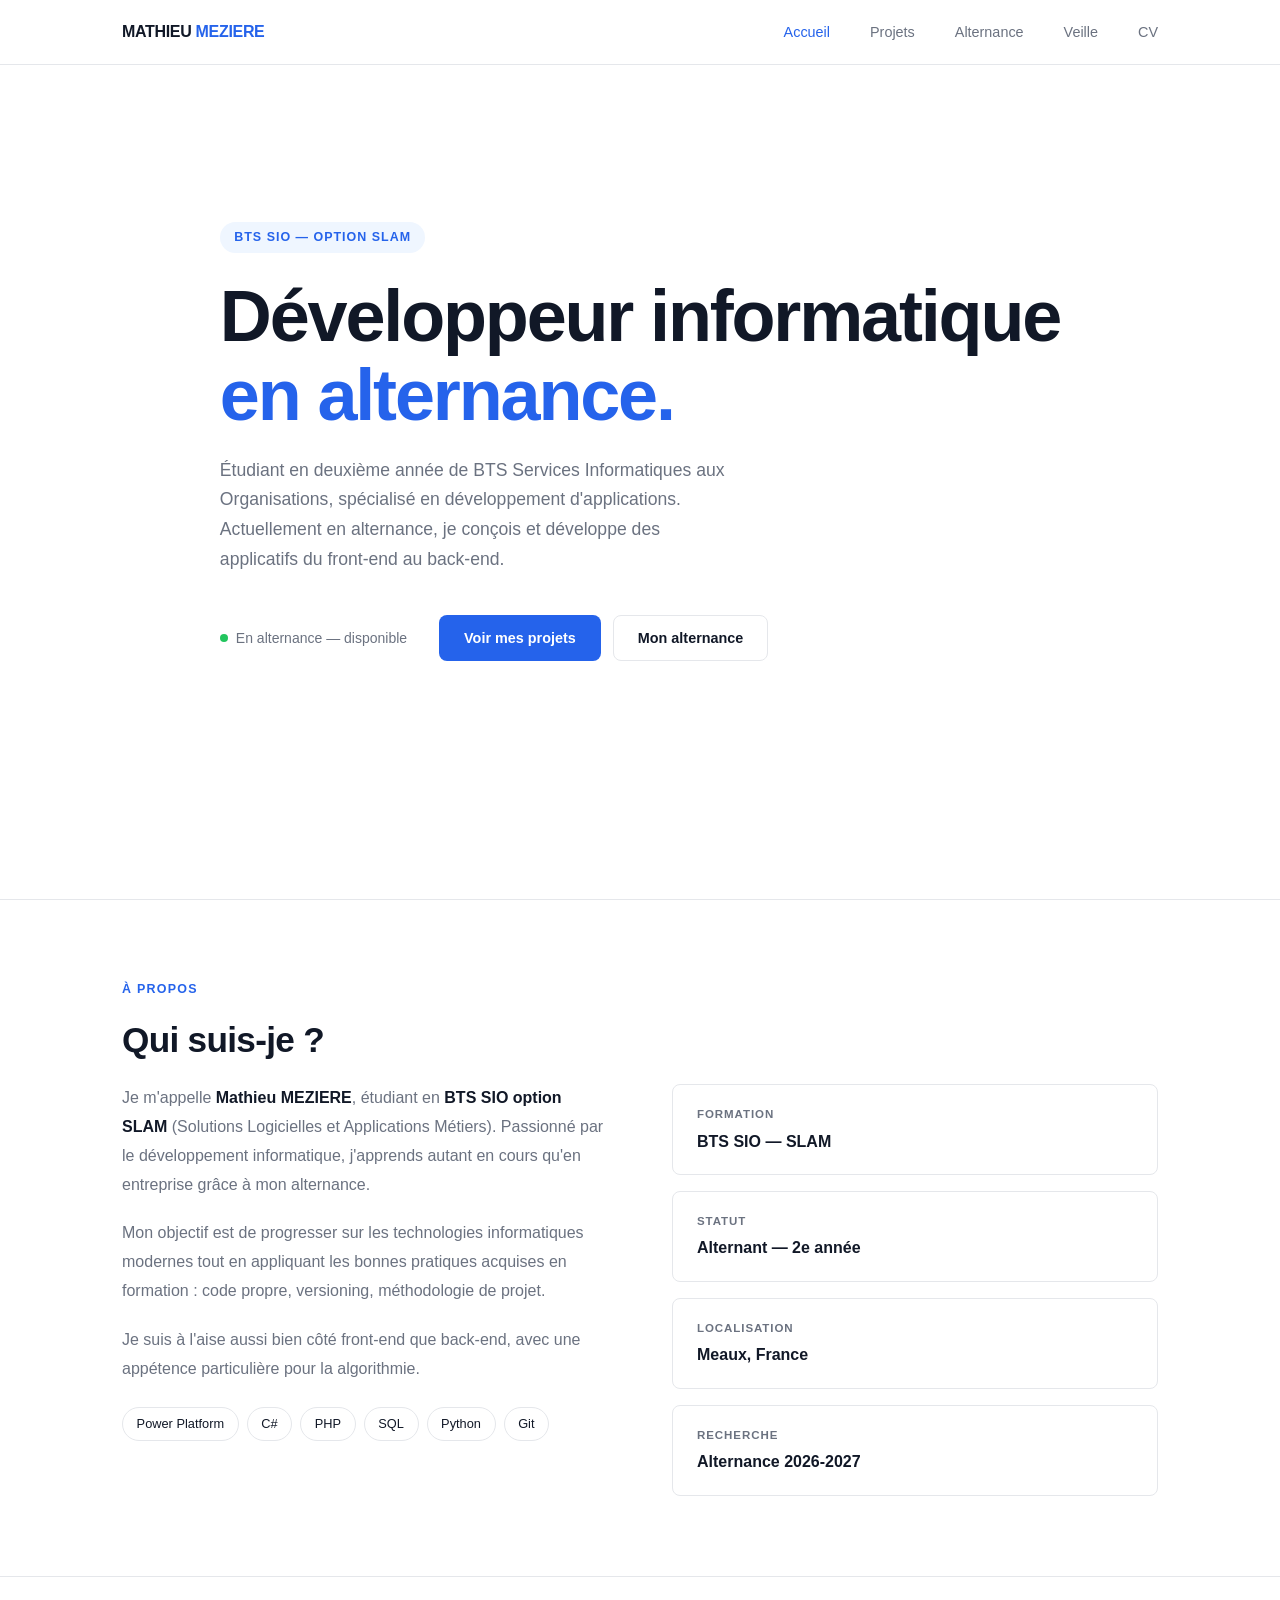
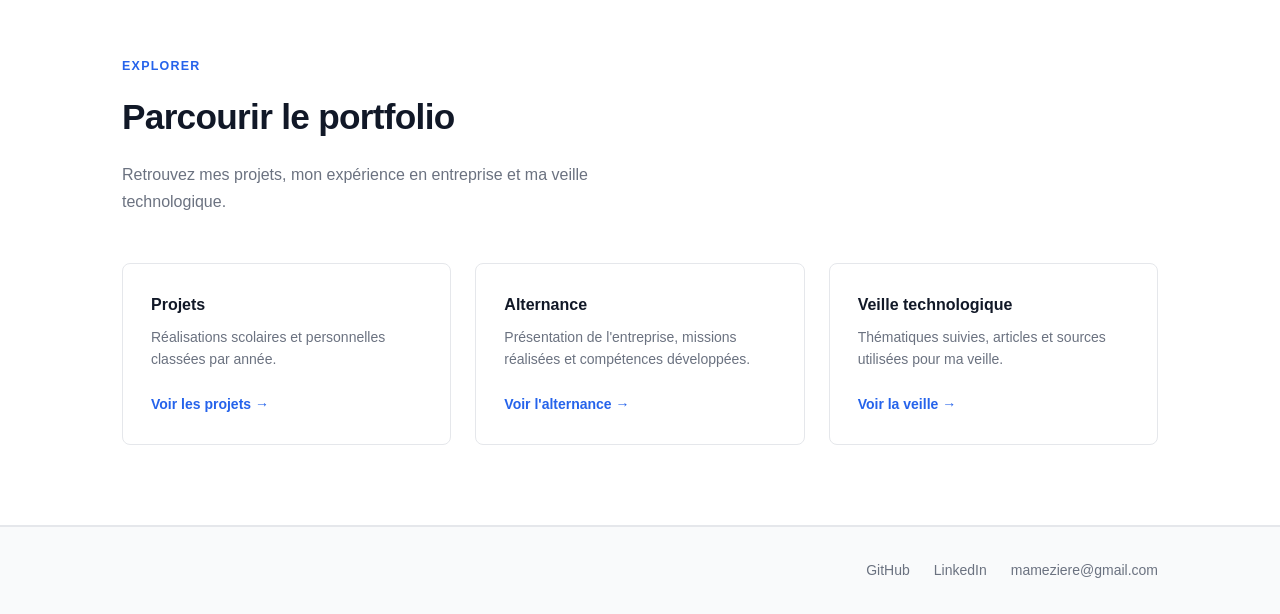
==== commit bc46996b: "1/2" ====
--- a/index.html
+++ b/index.html
@@ -40,9 +40,12 @@
                     <span class="dot-green"></span>
                     En alternance — disponible
                 </span>
-                <div class="hero-links">
-                    <a href="projects.html" class="btn btn-primary">Voir mes projets</a>
-                    <a href="company.html" class="btn btn-outline">Mon alternance</a>
+                <div class="hero-actions">
+                    <div class="hero-links">
+                        <a href="projects.html" class="btn btn-primary">Voir mes projets</a>
+                        <a href="company.html" class="btn btn-outline">Mon alternance</a>
+                    </div>
+                    
                 </div>
             </div>
         </div>
--- a/css/style.css
+++ b/css/style.css
@@ -60,7 +60,10 @@
    LAYOUT
    ================================ */
 .container { max-width: 1100px; margin: 0 auto; padding: 0 2rem; }
-section { padding: 5rem 0; }
+section { padding: 5rem 0; background: var(--bg); border-bottom: 1px solid var(--border); }
+section.no-separator { border-bottom: none; }
+
+.section-white { background: var(--bg); border-bottom: 1px solid var(--border); }
 
 .section-label {
     font-size: 0.78rem; font-weight: 600; letter-spacing: 0.1em;
@@ -83,7 +86,7 @@
    ================================ */
 .page-header {
     padding-top: 120px; padding-bottom: 3rem;
-    background: var(--bg-soft); border-bottom: 1px solid var(--border);
+    background: var(--bg); border-bottom: 1px solid var(--border);
 }
 .page-header h1 { font-size: clamp(2rem, 4vw, 3rem); font-weight: 800; letter-spacing: -0.03em; }
 .page-header p  { color: var(--text-muted); margin-top: 0.5rem; font-size: 1.05rem; }
@@ -116,17 +119,22 @@
 .dot-green { width: 8px; height: 8px; background: #22c55e; border-radius: 50%; display: inline-block; }
 
 .hero-links { display: flex; gap: 0.75rem; flex-wrap: wrap; }
+.hero-actions { display: flex; flex-direction: column; gap: 0.75rem; align-items: flex-start; }
 
 .btn { display: inline-block; padding: 0.65rem 1.5rem; border-radius: var(--radius); font-size: 0.9rem; font-weight: 600; border: 1px solid transparent; transition: background 0.2s, color 0.2s, border-color 0.2s; }
 .btn-primary { background: var(--primary); color: #fff; }
 .btn-primary:hover { background: #1d4ed8; }
 .btn-outline { background: transparent; color: var(--text); border-color: var(--border); }
 .btn-outline:hover { border-color: var(--primary); color: var(--primary); }
+.btn-secondary { background: transparent; color: var(--text); border-color: var(--border); }
+.btn-secondary:hover { border-color: var(--primary); color: var(--primary); }
+
+.action-buttons { display: flex; gap: 0.75rem; flex-wrap: wrap; }
 
 /* ================================
    ABOUT (accueil)
    ================================ */
-.about { background: var(--bg-soft); }
+.about { background: var(--bg); }
 .about-grid { display: grid; grid-template-columns: 1fr 1fr; gap: 4rem; align-items: start; }
 .about-text p { color: var(--text-muted); margin-bottom: 1.25rem; line-height: 1.8; }
 .about-text strong { color: var(--text); font-weight: 600; }
@@ -572,7 +580,7 @@
    PAGE CV - VISUALISEUR PDF
    ================================ */
 .cv-viewer-section {
-    background: var(--bg-soft);
+    background: var(--bg);
 }
 
 .cv-download-bar {
